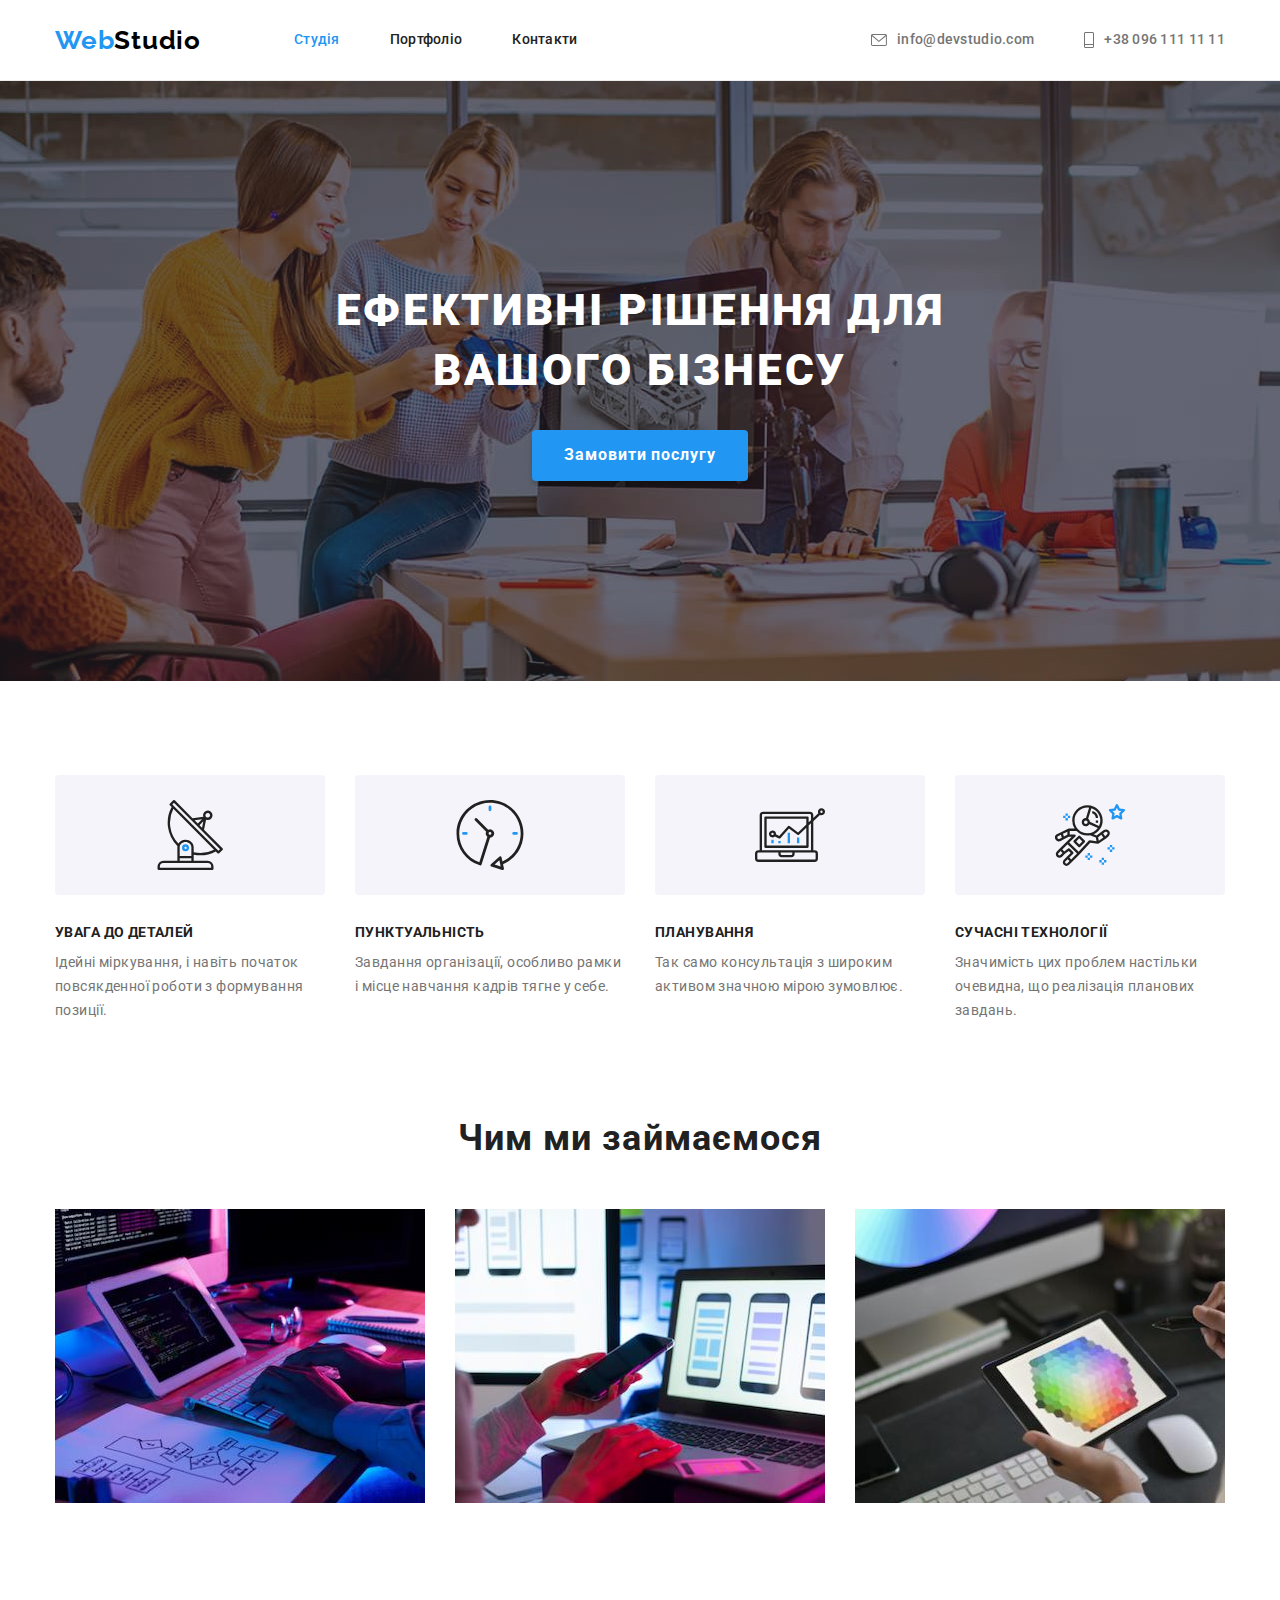
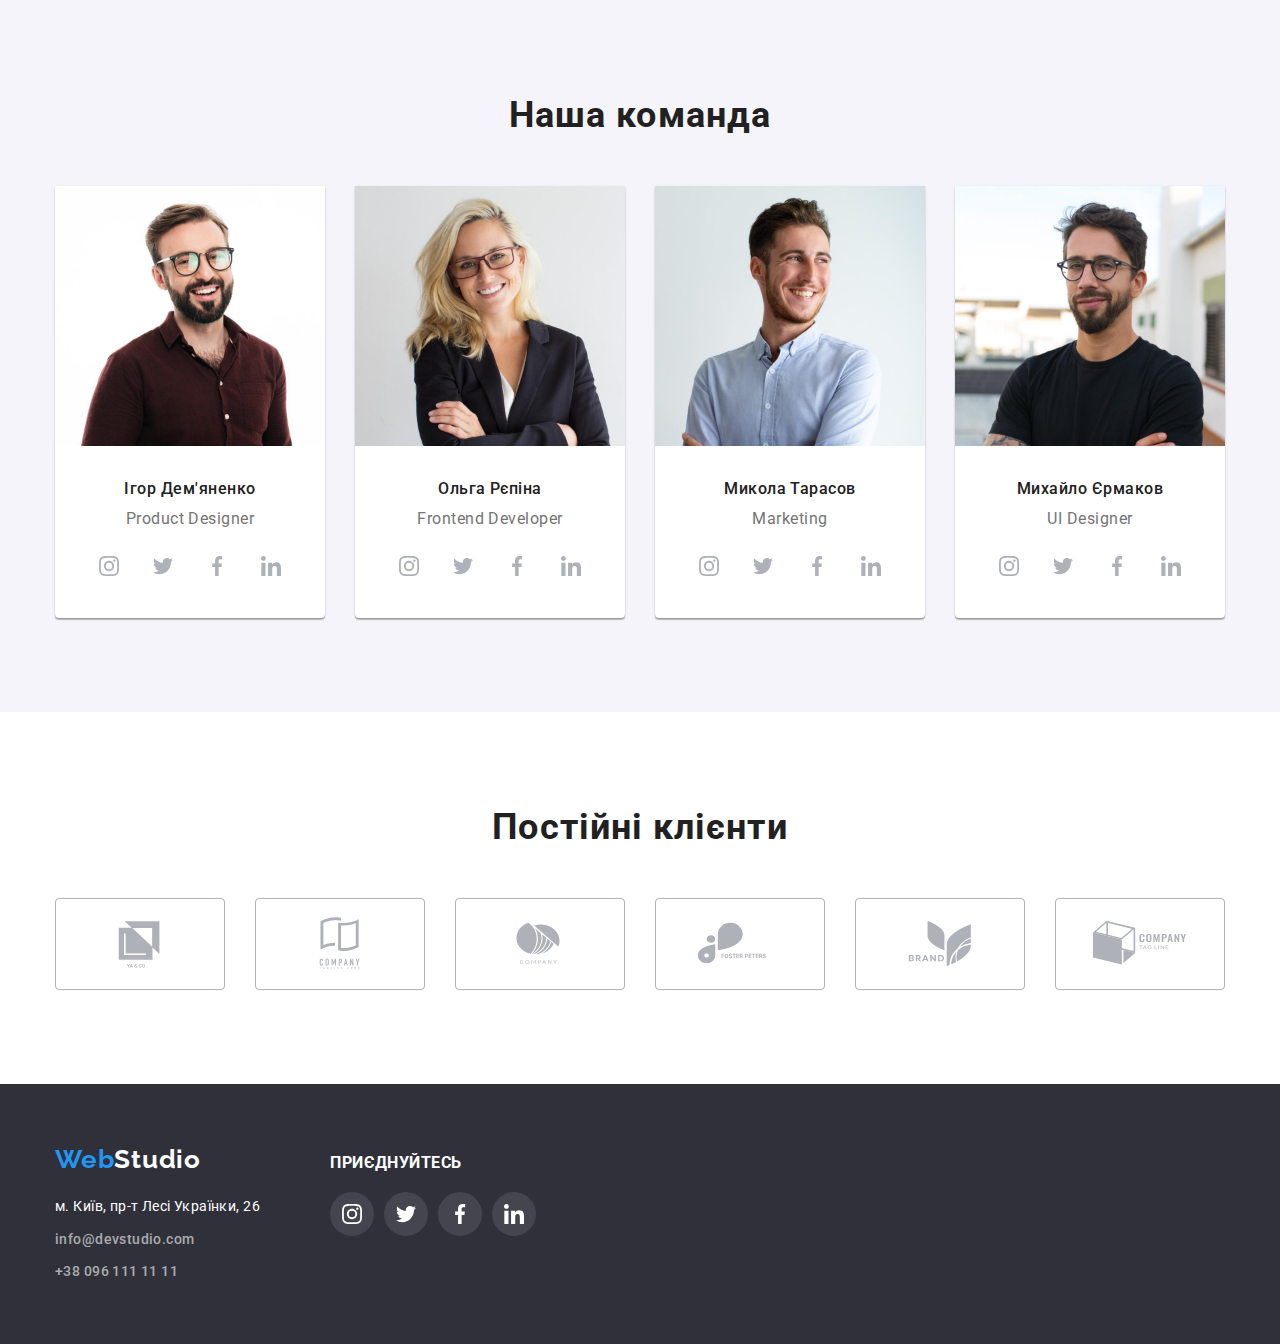
==== index.html @ 6c2f73dc "Initial commit" ====
<!DOCTYPE html>
<html lang="uk">
  <head>
    <meta charset="UTF-8" />
    <meta http-equiv="X-UA-Compatible" content="IE=edge" />
    <meta name="viewport" content="width=device-width, initial-scale=1.0" />
    <title>Студія</title>
    <link rel="preconnect" href="https://fonts.googleapis.com" />
    <link rel="preconnect" href="https://fonts.gstatic.com" crossorigin />
    <link
      href="https://fonts.googleapis.com/css2?family=Raleway:wght@700&family=Roboto:wght@400;500;700;900&display=swap"
      rel="stylesheet"
    />
    <link
      rel="stylesheet"
      href="https://cdnjs.cloudflare.com/ajax/libs/modern-normalize/1.1.0/modern-normalize.min.css"
    />
    <link rel="stylesheet" href="scc/styles.css" />
  </head>
  <body>
    <!--Шапка сторінки-->

    <header class="header-list">
      <div class="container header-page">
        <div class="nav">
          <nav class="logo-page">
            <a class="logo link" href="./index.html">
              <span class="color-web">Web</span
              ><span class="color-studio">Studio</span></a
            >
            <ul class="list">
              <li class="item">
                <a class="link current" href="">Студія</a>
              </li>
              <li class="item">
                <a href="./portfolio.html" class="link">Портфоліо</a>
              </li>
              <li class="item">
                <a href="./index.html" class="link">Контакти</a>
              </li>
            </ul>
          </nav>
        </div>
        <ul class="contacts list">
          <li class="item">
            <a class="link" href="mailto:info@devstudio.com"
              ><svg class="contacts-icon" width="16" height="12">
                <use href="./images/symbol-defs.svg#icon-letter"></use></svg
              >info@devstudio.com</a
            >
          </li>
          <li class="item">
            <a class="link" href="tel:+380961111111"
              ><svg class="contacts-icon" width="10" height="16">
                <use href="./images/symbol-defs.svg#icon-smartphone"></use></svg
              >+38 096 111 11 11</a
            >
          </li>
        </ul>
      </div>
    </header>

    <!--Герой-->

    <main>
      <section class="hero">
        <div class="overlay">
          <div class="container">
            <h1 class="hero-title">
              Ефективні рішення для<br />вашого бізнесу
            </h1>
            <button class="hero-button active" type="button">
              Замовити послугу
            </button>
          </div>
        </div>
      </section>

      <!--Особливості компанії-->

      <section class="benefits">
        <div class="container">
          <h2 class="visually-hidden">Наші переваги</h2>
          <ul class="benefits-set list">
            <li class="item">
              <div class="box-benefits">
                <svg class="benefits-icon" width="70" height="70">
                  <use href="./images/symbol-defs.svg#icon-antenna"></use>
                </svg>
              </div>
              <h3 class="benefits-title">Увага до деталей</h3>
              <p class="benefits-text">
                Ідейні міркування, і навіть початок повсякденної роботи з
                формування позиції.
              </p>
            </li>
            <li class="item">
              <div class="box-benefits">
                <svg class="benefits-icon" width="70" height="70">
                  <use href="./images/symbol-defs.svg#icon-clock"></use>
                </svg>
              </div>
              <h3 class="benefits-title">Пунктуальність</h3>
              <p class="benefits-text">
                Завдання організації, особливо рамки і місце навчання кадрів
                тягне у себе.
              </p>
            </li>
            <li class="item">
              <div class="box-benefits">
                <svg class="benefits-icon" width="70" height="70">
                  <use href="./images/symbol-defs.svg#icon-diagram"></use>
                </svg>
              </div>
              <h3 class="benefits-title">Планування</h3>
              <p class="benefits-text">
                Так само консультація з широким активом значною мірою зумовлює.
              </p>
            </li>
            <li class="item">
              <div class="box-benefits">
                <svg class="benefits-icon" width="70" height="70">
                  <use href="./images/symbol-defs.svg#icon-astronaut"></use>
                </svg>
              </div>
              <h3 class="benefits-title">Сучасні технології</h3>
              <p class="benefits-text">
                Значимість цих проблем настільки очевидна, що реалізація
                планових завдань.
              </p>
            </li>
          </ul>
        </div>
      </section>

      <!--Чим ми займаємося-->
      <section class="activity">
        <div class="container">
          <h2 class="section-title">Чим ми займаємося</h2>
          <ul class="activity-set list">
            <li class="item">
              <img
                src="images/index/html.jpg"
                alt="photo-html"
                width="370"
                height="294"
              />
            </li>
            <li class="item">
              <img
                src="images/index/css.jpg"
                alt="photo-css"
                width="370"
                height="294"
              />
            </li>
            <li class="item">
              <img
                src="images/index/jscript.jpg"
                alt="photo-jscript"
                width="370"
                height="294"
              />
            </li>
          </ul>
        </div>
      </section>

      <!--Наша команда-->

      <section class="team">
        <div class="container">
          <h2 class="section-title">Наша команда</h2>
          <ul class="team-set list">
            <!--Інфо Ігор Дем'яненко-->
            <li class="item">
              <img
                src="images/index/product-designer.jpg"
                alt="photo-pd"
                width="270"
                height="260"
              />
              <div class="box-name">
                <h3 class="team-name">Ігор Дем'яненко</h3>
                <p class="team-profession" lang="en">Product Designer</p>
              </div>

              <div class="social-link">
                <ul class="list link-icon">
                  <li class="items">
                    <a class="link-color links" href="" aria-label="Instagram">
                      <svg class="social-icon">
                        <use
                          href="./images/symbol-defs.svg#icon-instagram"
                        ></use>
                      </svg>
                    </a>
                  </li>
                  <li class="items">
                    <a class="link-color links" href="" aria-label="Twitter">
                      <svg class="social-icon">
                        <use href="./images/symbol-defs.svg#icon-twitter"></use>
                      </svg>
                    </a>
                  </li>
                  <li class="items">
                    <a class="link-color links" href="" aria-label="Facebook">
                      <svg class="social-icon">
                        <use
                          href="./images/symbol-defs.svg#icon-facebook"
                        ></use>
                      </svg>
                    </a>
                  </li>
                  <li class="items">
                    <a class="link-color links" href="" aria-label="Linkedin">
                      <svg class="social-icon">
                        <use
                          href="./images/symbol-defs.svg#icon-linkedin"
                        ></use>
                      </svg>
                    </a>
                  </li>
                </ul>
              </div>
            </li>

            <!--Інфо Ольга Рєпіна-->
            <li class="item">
              <img
                src="images/index/frontend-developer.jpg"
                alt="photo-fd"
                width="270"
                height="260"
              />
              <div class="box-name">
                <h3 class="team-name">Ольга Рєпіна</h3>
                <p class="team-profession" lang="en">Frontend Developer</p>
              </div>
              <div class="social-link">
                <ul class="list link-icon">
                  <li class="items">
                    <a class="link-color links" href="" aria-label="Instagram">
                      <svg class="social-icon">
                        <use
                          href="./images/symbol-defs.svg#icon-instagram"
                        ></use>
                      </svg>
                    </a>
                  </li>
                  <li class="items">
                    <a class="link-color links" href="" aria-label="Twitter">
                      <svg class="social-icon">
                        <use href="./images/symbol-defs.svg#icon-twitter"></use>
                      </svg>
                    </a>
                  </li>
                  <li class="items">
                    <a class="link-color links" href="" aria-label="Facebook">
                      <svg class="social-icon">
                        <use
                          href="./images/symbol-defs.svg#icon-facebook"
                        ></use>
                      </svg>
                    </a>
                  </li>
                  <li class="items">
                    <a class="link-color links" href="" aria-label="Linkedin">
                      <svg class="social-icon">
                        <use
                          href="./images/symbol-defs.svg#icon-linkedin"
                        ></use>
                      </svg>
                    </a>
                  </li>
                </ul>
              </div>
            </li>

            <!--Інфо Микола Тарасов-->
            <li class="item">
              <img
                src="images/index/marketing.jpg"
                alt="photo-marketing"
                width="270"
                height="260"
              />
              <div class="box-name">
                <h3 class="team-name">Микола Тарасов</h3>
                <p class="team-profession" lang="en">Marketing</p>
              </div>
              <div class="social-link">
                <ul class="list link-icon">
                  <li class="items">
                    <a class="link-color links" href="" aria-label="Instagram">
                      <svg class="social-icon">
                        <use
                          href="./images/symbol-defs.svg#icon-instagram"
                        ></use>
                      </svg>
                    </a>
                  </li>
                  <li class="items">
                    <a class="link-color links" href="" aria-label="Twitter">
                      <svg class="social-icon">
                        <use href="./images/symbol-defs.svg#icon-twitter"></use>
                      </svg>
                    </a>
                  </li>
                  <li class="items">
                    <a class="link-color links" href="" aria-label="Facebook">
                      <svg class="social-icon">
                        <use
                          href="./images/symbol-defs.svg#icon-facebook"
                        ></use>
                      </svg>
                    </a>
                  </li>
                  <li class="items">
                    <a class="link-color links" href="" aria-label="Linkedin">
                      <svg class="social-icon">
                        <use
                          href="./images/symbol-defs.svg#icon-linkedin"
                        ></use>
                      </svg>
                    </a>
                  </li>
                </ul>
              </div>
            </li>

            <!--Інфо Михайло Єрмаков-->
            <li class="item">
              <img
                src="images/index/ui-designer.jpg"
                alt="photo-uid"
                width="270"
                height="260"
              />
              <div class="box-name">
                <h3 class="team-name">Михайло Єрмаков</h3>
                <p class="team-profession" lang="en">UI Designer</p>
              </div>
              <div class="social-link">
                <ul class="list link-icon">
                  <li class="items">
                    <a class="link-color links" href="" aria-label="Instagram">
                      <svg class="social-icon">
                        <use
                          href="./images/symbol-defs.svg#icon-instagram"
                        ></use>
                      </svg>
                    </a>
                  </li>
                  <li class="items">
                    <a class="link-color links" href="" aria-label="Twitter">
                      <svg class="social-icon">
                        <use href="./images/symbol-defs.svg#icon-twitter"></use>
                      </svg>
                    </a>
                  </li>
                  <li class="items">
                    <a class="link-color links" href="" aria-label="Facebook">
                      <svg class="social-icon">
                        <use
                          href="./images/symbol-defs.svg#icon-facebook"
                        ></use>
                      </svg>
                    </a>
                  </li>
                  <li class="items">
                    <a class="link-color links" href="" aria-label="Linkedin">
                      <svg class="social-icon">
                        <use
                          href="./images/symbol-defs.svg#icon-linkedin"
                        ></use>
                      </svg>
                    </a>
                  </li>
                </ul>
              </div>
            </li>
          </ul>
        </div>
      </section>

      <!--Постійні клієнти-->
      <section class="clients">
        <div class="container">
          <h2 class="section-title">Постійні клієнти</h2>
          <ul class="clients-set list">
            <li class="item">
              <a class="clients-link" href="" aria-label="client1">
                <svg class="clients-icon">
                  <use href="./images/symbol-defs.svg#icon-client1"></use>
                </svg>
              </a>
            </li>
            <li class="item">
              <a class="clients-link" href="" aria-label="client2">
                <svg class="clients-icon">
                  <use href="./images/symbol-defs.svg#icon-client2"></use>
                </svg>
              </a>
            </li>
            <li class="item">
              <a class="clients-link" href="" aria-label="client3">
                <svg class="clients-icon">
                  <use href="./images/symbol-defs.svg#icon-client3"></use>
                </svg>
              </a>
            </li>
            <li class="item">
              <a class="clients-link" href="" aria-label="client4">
                <svg class="clients-icon">
                  <use href="./images/symbol-defs.svg#icon-client4"></use>
                </svg>
              </a>
            </li>
            <li class="item">
              <a class="clients-link" href="" aria-label="client5">
                <svg class="clients-icon">
                  <use href="./images/symbol-defs.svg#icon-client5"></use>
                </svg>
              </a>
            </li>
            <li class="item">
              <a class="clients-link" href="" aria-label="client6">
                <svg class="clients-icon">
                  <use href="./images/symbol-defs.svg#icon-client6"></use>
                </svg>
              </a>
            </li>
          </ul>
        </div>
      </section>
    </main>

    <!--Підвал сторінки-->
    <footer class="footer-list">
      <div class="container">
        <div class="address-social-footer">
          <div class="footer">
            <a class="logo link" href="./index.html">
              <span class="color-web">Web</span
              ><span class="color-studio">Studio</span></a
            >
            <address class="address-list">
              <ul class="list">
                <li class="item">
                  <a
                    class="address link"
                    href="https://goo.gl/maps/CPtrU1FHBa2aNyZL9"
                    target="_blank"
                    rel="noopener noreferrer nofollow"
                    >м. Київ, пр-т Лесі Українки, 26
                  </a>
                </li>
                <li class="item">
                  <a class="link-rgba link" href="mailto:info@devstudio.com"
                    >info@devstudio.com</a
                  >
                </li>
                <li class="item">
                  <a class="link-rgba link" href="tel:+380961111111"
                    >+38 096 111 11 11</a
                  >
                </li>
              </ul>
            </address>
          </div>

          <!-- Приєднуйтесь -->

          <div class="social-footer">
            <h3 class="title-social-footer">приєднуйтесь</h3>
            <ul class="list box-social-footer">
              <li>
                <a class="link-social-footer" href="" aria-label="Instagram">
                  <svg class="social-icon-footer">
                    <use href="./images/symbol-defs.svg#icon-instagram"></use>
                  </svg>
                </a>
              </li>
              <li>
                <a class="link-social-footer" href="" aria-label="Twitter">
                  <svg class="social-icon-footer">
                    <use href="./images/symbol-defs.svg#icon-twitter"></use>
                  </svg>
                </a>
              </li>
              <li>
                <a class="link-social-footer" href="" aria-label="Facebook">
                  <svg class="social-icon-footer">
                    <use href="./images/symbol-defs.svg#icon-facebook"></use>
                  </svg>
                </a>
              </li>
              <li>
                <a class="link-social-footer" href="" aria-label="Linkedin">
                  <svg class="social-icon-footer">
                    <use href="./images/symbol-defs.svg#icon-linkedin"></use>
                  </svg>
                </a>
              </li>
            </ul>
          </div>
        </div>
      </div>
    </footer>
  </body>
</html>
---- scc/styles.css ----
/* колір основного тексту #212121 */
/* колір додаткового тексту #757575 */
/* колір фону: #F5F5F5 */

.list {
  list-style: none;
}

.link {
  text-decoration: none;
}

.list {
  margin: 0;
  padding: 0;
}

:root {
  --primary-font-weight: 700;
  --second-font-weight: 500;
  --primary-white-color: #ffffff;
  --accent-color: #2196f3;
}

body {
  font-size: 14px;
  color: #212121;
  font-family: Roboto, sans-serif;
}

/* Шапка сторінки */

.header-list {
  background-color: var(--primary-white-color);
  border-bottom: 1px solid #ececec;
}

.container {
  margin-left: auto;
  margin-right: auto;
  width: 1200px;
  padding-left: 15px;
  padding-right: 15px;
}

/* Логотип студії */

.header-page {
  display: flex;
  align-items: center;
}

.logo {
  font-family: Raleway;
  font-weight: var(--primary-font-weight);
  font-size: 26px;
  line-height: 1.19;
  letter-spacing: 0.03em;
  padding-top: 24px;
  padding-bottom: 24px;
}

.logo-page {
  display: flex;
  align-items: center;
}

.color-web,
.item .active {
  color: var(--accent-color);
}

.color-studio {
  color: #000000;
}

.nav .list {
  display: flex;
  margin-left: 93px;
}

.nav .list .item:not(:last-child) {
  margin-right: 50px;
}

.item .link {
  display: block;
  padding-top: 32px;
  padding-bottom: 32px;
}

.list .link {
  font-weight: var(--second-font-weight);
  line-height: 1.14;
  letter-spacing: 0.02em;
  color: #212121;
  vertical-align: middle;
}

/* Контакти */

.contacts {
  display: flex;
  margin-left: auto;
}

.contacts .item + .item {
  margin-left: 50px;
}

.list .item .current {
  color: var(--accent-color);
}

.contacts-icon {
  margin-right: 10px;
  fill: currentColor;
  vertical-align: middle;
}

.contacts .link {
  font-weight: var(--second-font-weight);
  line-height: 1.14;
  letter-spacing: 0.02em;
  color: #757575;
}

.list .link:hover,
.list .link:focus {
  color: var(--accent-color);
}

.contacts-icon:hover {
  fill: currentColor;
}

/* Герой */

.hero {
  color: var(--primary-white-color);
  text-align: center;
}

.overlay {
  max-width: 1600px;
  height: 600px;
  margin-left: auto;
  margin-right: auto;
  background-image: linear-gradient(
      to right,
      rgba(47, 48, 58, 0.4),
      rgba(47, 48, 58, 0.4)
    ),
    url("../images/index/working.jpg");
  background-repeat: no-repeat;
  background-position: center;
  background-size: cover;
}

/* Герой портфоліо */

.hero-portfolio {
  background-color: var(--primary-white-color);
  padding-bottom: 94px;
  padding-top: 94px;
}

.hero-title {
  padding-top: 200px;
  margin-top: 0;
  font-weight: 900;
  font-size: 44px;
  line-height: 1.36;
  letter-spacing: 0.06em;
  text-transform: uppercase;
  text-align: center;
}

/* Кнопка головної */

.hero-button {
  padding: 10px 32px;
  border-radius: 4px;
  border: 0 solid transparent;
  background-color: var(--accent-color);
  color: var(--primary-white-color);
  font-family: inherit;
  font-weight: var(--primary-font-weight);
  font-size: 16px;
  line-height: 1.88;
  letter-spacing: 0.06em;
  box-shadow: 0px 4px 4px rgba(0, 0, 0, 0.15);
  cursor: pointer;
}

.hero-button:hover,
.hero-button:focus {
  color: var(--primary-white-color);
}

/* Кнопки портфоліо */

.buttons-page {
  display: flex;
  justify-content: center;
  margin-bottom: 50px;
}

.buttons-page .item:not(:last-child) {
  margin-right: 8px;
}

.button-portfolio {
  background-color: #f5f4fa;
  font-weight: var(--second-font-weight);
  padding: 6px 22px;
  border-radius: 4px;
  border: 0 solid transparent;
  font-size: 16px;
  line-height: 1.63;
  letter-spacing: 0.03em;
  color: #212121;
  font-family: inherit;
  cursor: pointer;
}

.button-portfolio .item:first-child {
  padding: 6px 25px;
}

.button-portfolio:hover,
.button-portfolio:focus {
  color: var(--primary-white-color);
  background-color: var(--accent-color);
  box-shadow: 0px 3px 1px rgba(0, 0, 0, 0.1), 0px 1px 2px rgba(0, 0, 0, 0.08),
    0px 2px 2px rgba(0, 0, 0, 0.12);
}

/* Приховати заголовок "Наші переваги" */

.visually-hidden {
  position: absolute;
  white-space: nowrap;
  width: 1px;
  height: 1px;
  overflow: hidden;
  border: 0;
  padding: 0;
  clip: rect(0 0 0 0);
  clip-path: inset(50%);
  margin: -1px;
}
/* Заголовки секцій */

.section-title {
  margin-top: 0;
  margin-bottom: 50px;
  font-weight: var(--primary-font-weight);
  font-size: 36px;
  line-height: 1.17;
  text-align: center;
  letter-spacing: 0.03em;
}

/* Список проєктів портофоліо */

.projects {
  display: flex;
  flex-wrap: wrap;
  gap: 30px;
}

.projects-item {
  width: 370px;
}

.projects-link {
  display: block;
}

.projects-link:hover,
.projects-link:focus,
.projects-link:active {
  box-shadow: 0px 1px 1px rgba(0, 0, 0, 0.12), 0px 4px 4px rgba(0, 0, 0, 0.06),
    1px 4px 6px rgba(0, 0, 0, 0.16);
}

.projects-box {
  padding: 20px 24px;
  border-right: 1px solid #eeeeee;
  border-bottom: 1px solid #eeeeee;
  border-left: 1px solid #eeeeee;
}

.projects-title {
  color: #212121;
  margin-top: 0;
  margin-bottom: 4px;
  font-weight: var(--primary-font-weight);
  font-size: 18px;
  line-height: 2;
  letter-spacing: 0.06em;
}

.projects-text {
  margin-top: 0;
  margin-bottom: 0;
  font-size: 16px;
  line-height: 1.88;
  letter-spacing: 0.03em;
  color: #757575;
}

/* Наші переваги */

.benefits {
  padding-top: 94px;
}

.benefits-set {
  display: flex;
}

.benefits-set .item {
  width: 270px;
}

.benefits-set .item:not(:last-child) {
  margin-right: 30px;
}

.benefits-title {
  margin-top: 30px;
  margin-bottom: 10px;
  font-weight: var(--primary-font-weight);
  font-size: 14px;
  line-height: 1.14;
  letter-spacing: 0.03em;
  text-transform: uppercase;
}

.box-benefits {
  display: flex;
  align-items: center;
  justify-content: center;
  width: 270px;
  height: 120px;
  left: 215px;
  top: 774px;

  background: #f5f4fa;
  border-radius: 4px;
}

.benefits-text {
  margin: 0;
  line-height: 1.71;
  letter-spacing: 0.03em;
  color: #757575;
}

/* Чим ми займаємося */

.activity {
  padding-top: 94px;
  padding-bottom: 94px;
}

.activity-set {
  display: flex;
  align-items: center;
}

.activity-set .item {
  width: 370px;
}

.activity-set .item:not(:last-child) {
  margin-right: 30px;
}

/* Наша команда */

.team {
  padding-top: 94px;
  padding-bottom: 94px;
  background-color: #f5f4fa;
}

.team-set {
  display: flex;
  align-items: center;
}

.team-set .item {
  background-color: #ffffff;
  width: 270px;
  box-shadow: 0px 1px 3px rgba(0, 0, 0, 0.12), 0px 1px 1px rgba(0, 0, 0, 0.14),
    0px 2px 1px rgba(0, 0, 0, 0.2);
  border-radius: 0px 0px 4px 4px;
}

.team-set .item:not(:last-child) {
  margin-right: 30px;
}

.box-name {
  padding-top: 30px;
}

.team-name {
  margin-top: 0;
  margin-bottom: 10px;
  font-weight: var(--second-font-weight);
  font-size: 16px;
  line-height: 1.19;
  letter-spacing: 0.03;
}

.team-profession {
  margin-top: 0;
  margin-bottom: 0;
  color: #757575;
  line-height: 1.19;
  letter-spacing: 0.03;
}

.team-name,
.team-profession {
  font-size: 16px;
  line-height: 1.19;
  letter-spacing: 0.03em;
  text-align: center;
}

.link-icon {
  display: flex;
  align-items: center;
  justify-content: center;
  gap: 10px;
}

.link-icon .items {
  margin-top: 16px;
  margin-bottom: 30px;
  gap: 10px;
}

.link-icon .link-color {
  display: flex;
  width: 44px;
  height: 44px;
  border-radius: 50%;
  justify-content: center;
  align-items: center;
}

.link-color:hover,
.link-color:focus,
.link-color:active {
  background-color: var(--accent-color);
}

.social-icon {
  width: 20px;
  height: 20px;
  fill: #afb1b8;
}

.link-color:hover > .social-icon,
.link-color:focus > .social-icon {
  fill: #ffffff;
}

/* <!--Постійні клієнти--> */

.clients {
  padding-top: 94px;
  padding-bottom: 94px;
}

.clients-set {
  display: flex;
  gap: 30px;
}

.clients-set .item {
  width: 170px;
  height: 92px;
}

.clients-link {
  display: flex;
  justify-content: center;
  align-items: center;
  width: 100%;
  height: 100%;
  border: 1px solid #afb1b8;
  border-radius: 4px;
}

.clients-link:hover .clients-icon,
.clients-link:focus .clients-icon,
.clients-link:active {
  fill: var(--accent-color);
}

.clients-link:hover,
.clients-link:focus {
  border: 1px solid var(--accent-color);
}

.clients-icon {
  width: 106px;
  height: 60px;
  fill: #afb1b8;
}

/* Підвал сторінки */

.footer-list {
  padding-top: 60px;
  padding-bottom: 60px;
  background-color: #2f303a;
}

.address-social-footer {
  align-items: baseline;
  display: flex;
}

.footer {
  display: inline-block;
}

.footer .logo {
  display: block;
  margin-bottom: 20px;
  padding-top: 0;
  padding-bottom: 0;
}

.footer-list .color-studio,
.footer-list .address {
  color: var(--primary-white-color);
}

.address-list .address {
  padding-top: 0;
  padding-bottom: 0;
  font-weight: normal;
  font-style: normal;
  line-height: 1.71;
  letter-spacing: 0.03em;
}

.address-list .item {
  font-weight: normal;
}

.address-list .item:not(:last-child) {
  margin-bottom: 9px;
}

.footer-list .link:hover,
.footer-list .link:focus {
  color: var(--primary-white-color);
}

.footer-list .link-rgba {
  padding-top: 0;
  padding-bottom: 0;
  font-style: normal;
  line-height: 1.71;
  letter-spacing: 0.03em;
  color: rgba(255, 255, 255, 0.6);
}

/* Приєднуйтесь */

.social-footer {
  margin-left: 70px;
}

.title-social-footer {
  margin-top: 0;
  margin-bottom: 20px;
  font-style: normal;
  font-weight: var(--primary-font-weight);
  line-height: 1.14;
  letter-spacing: 0.03em;
  text-transform: uppercase;

  color: var(--primary-white-color);
}

.box-social-footer {
  display: flex;
  gap: 10px;
}

.link-social-footer {
  align-items: center;
  justify-content: center;
  display: flex;
  width: 44px;
  height: 44px;
  border-radius: 50%;

  background: rgba(255, 255, 255, 0.1);
}

.link-social-footer:hover,
.link-social-footer:focus,
.link-social-footer:active {
  background-color: var(--accent-color);
}

.social-icon-footer {
  width: 20px;
  height: 20px;
  fill: #ffffff;
}
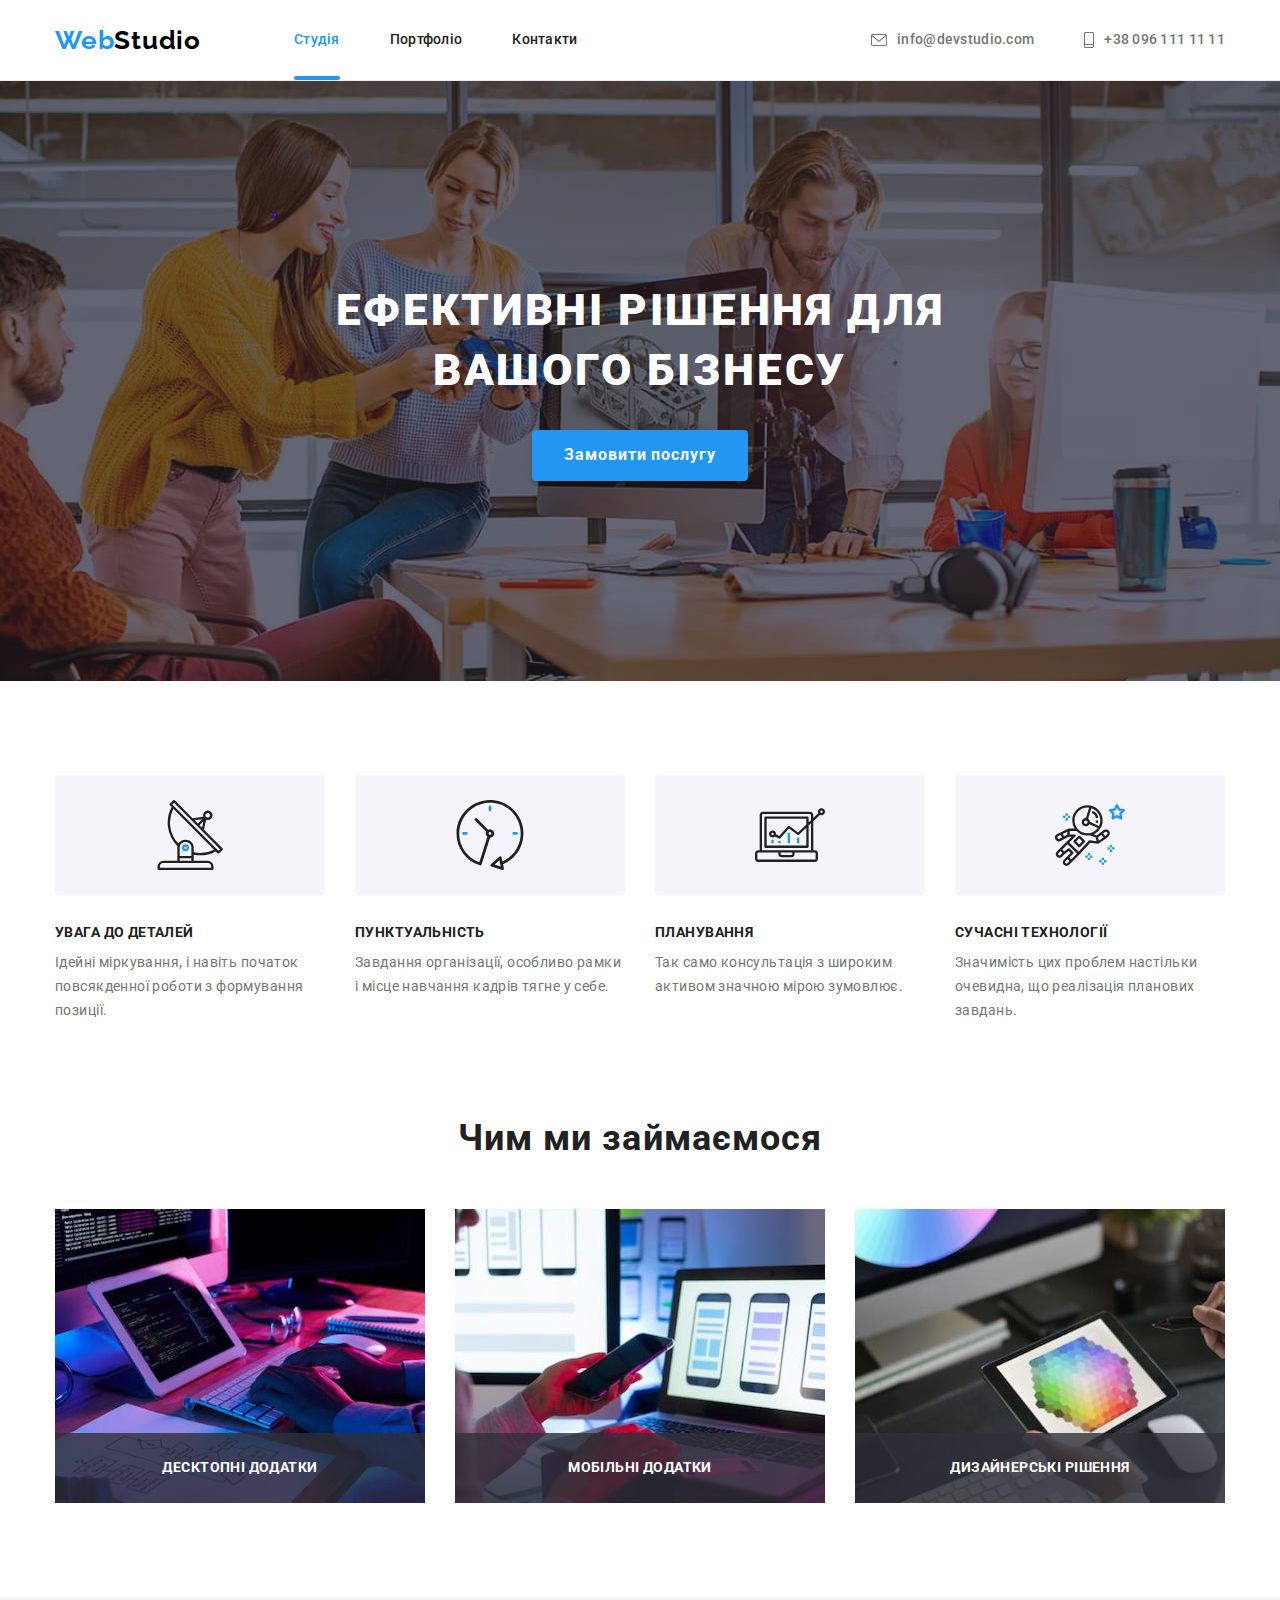
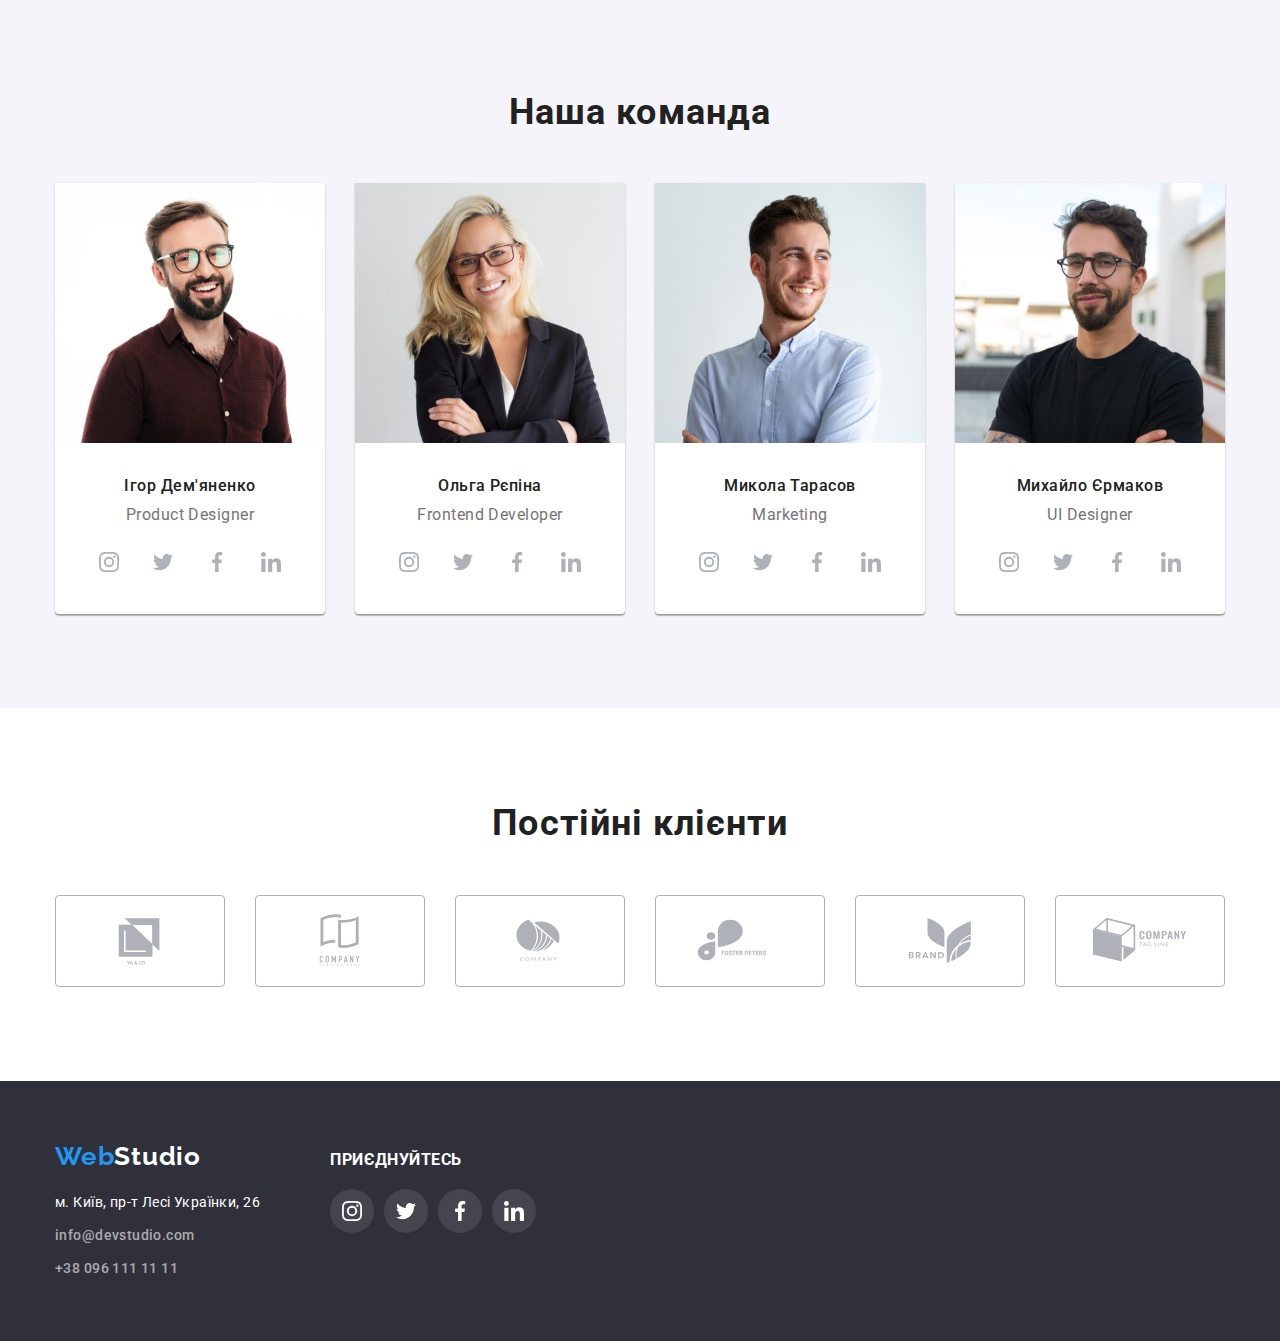
==== commit f2fef10d: "hw-05-21-10" ====
--- a/index.html
+++ b/index.html
@@ -145,6 +145,9 @@
                 width="370"
                 height="294"
               />
+              <div class="activity-applications">
+                <h3 class="applications-title">Десктопні додатки</h3>
+              </div>
             </li>
             <li class="item">
               <img
@@ -153,6 +156,9 @@
                 width="370"
                 height="294"
               />
+              <div class="activity-applications">
+                <h3 class="applications-title">Мобільні додатки</h3>
+              </div>
             </li>
             <li class="item">
               <img
@@ -161,6 +167,9 @@
                 width="370"
                 height="294"
               />
+              <div class="activity-applications">
+                <h3 class="applications-title">Дизайнерські рішення</h3>
+              </div>
             </li>
           </ul>
         </div>
@@ -184,7 +193,6 @@
                 <h3 class="team-name">Ігор Дем'яненко</h3>
                 <p class="team-profession" lang="en">Product Designer</p>
               </div>
-
               <div class="social-link">
                 <ul class="list link-icon">
                   <li class="items">
--- a/scc/styles.css
+++ b/scc/styles.css
@@ -90,11 +90,29 @@
 }
 
 .list .link {
+  position: relative;
+
   font-weight: var(--second-font-weight);
   line-height: 1.14;
   letter-spacing: 0.02em;
   color: #212121;
   vertical-align: middle;
+
+  transition: color 250ms cubic-bezier(0.4, 0, 0.2, 1);
+}
+
+.current::after {
+  content: "";
+  position: absolute;
+  left: 0;
+  bottom: 0;
+
+  display: block;
+  width: 100%;
+  height: 4px;
+
+  background-color: var(--accent-color);
+  border-radius: 2px;
 }
 
 /* Контакти */
@@ -123,6 +141,8 @@
   line-height: 1.14;
   letter-spacing: 0.02em;
   color: #757575;
+
+  transition: color 250ms cubic-bezier(0.4, 0, 0.2, 1);
 }
 
 .list .link:hover,
@@ -191,6 +211,8 @@
   letter-spacing: 0.06em;
   box-shadow: 0px 4px 4px rgba(0, 0, 0, 0.15);
   cursor: pointer;
+
+  /* transition: background-color 250ms cubic-bezier(0.4, 0, 0.2, 1); */
 }
 
 .hero-button:hover,
@@ -222,6 +244,9 @@
   color: #212121;
   font-family: inherit;
   cursor: pointer;
+
+  transition: background-color 250ms cubic-bezier(0.4, 0, 0.2, 1),
+    color 250ms cubic-bezier(0.4, 0, 0.2, 1);
 }
 
 .button-portfolio .item:first-child {
@@ -276,6 +301,8 @@
 
 .projects-link {
   display: block;
+
+  transition: box-shadow 2500ms cubic-bezier(0.4, 0, 0.2, 1);
 }
 
 .projects-link:hover,
@@ -283,6 +310,33 @@
 .projects-link:active {
   box-shadow: 0px 1px 1px rgba(0, 0, 0, 0.12), 0px 4px 4px rgba(0, 0, 0, 0.06),
     1px 4px 6px rgba(0, 0, 0, 0.16);
+}
+
+.projects-img {
+  position: relative;
+  /* width: 370px;
+  height: 294px; */
+}
+
+.projects-description::after {
+  content: "";
+  display: inline-block;
+  position: absolute;
+  top: 0;
+  left: 0;
+  width: 100%;
+  height: 100%;
+  /* background-color: rgba(33, 150, 243, 0.9); */
+}
+
+.description-text {
+  margin-top: 0;
+  margin-bottom: 0;
+  font-size: 18px;
+  line-height: 1.56;
+  letter-spacing: 0.03em;
+  color: #000000;
+  /* color: var(--primary-white-color); */
 }
 
 .projects-box {
@@ -372,11 +426,37 @@
 }
 
 .activity-set .item {
+  position: relative;
   width: 370px;
+  height: 294px;
 }
 
 .activity-set .item:not(:last-child) {
   margin-right: 30px;
+}
+
+.activity-applications {
+  position: absolute;
+  width: 100%;
+  height: 70px;
+  left: 0;
+  bottom: 0;
+  background-color: rgba(47, 48, 58, 0.8);
+}
+
+.applications-title {
+  margin-top: 0;
+  margin-bottom: 0;
+  padding-top: 27px;
+  padding-bottom: 27px;
+  font-weight: var(--primary-font-weight);
+  font-size: 14px;
+  line-height: 1.14;
+  text-align: center;
+  letter-spacing: 0.03em;
+  text-transform: uppercase;
+
+  color: var(--primary-white-color);
 }
 
 /* Наша команда */
@@ -453,6 +533,9 @@
   border-radius: 50%;
   justify-content: center;
   align-items: center;
+  background-color: var(--primary-white-color);
+
+  transition: background-color 250ms cubic-bezier(0.4, 0, 0.2, 1);
 }
 
 .link-color:hover,
@@ -465,6 +548,8 @@
   width: 20px;
   height: 20px;
   fill: #afb1b8;
+
+  transition: fill 250ms cubic-bezier(0.4, 0, 0.2, 1);
 }
 
 .link-color:hover > .social-icon,
@@ -497,6 +582,8 @@
   height: 100%;
   border: 1px solid #afb1b8;
   border-radius: 4px;
+
+  transition: border 250ms cubic-bezier(0.4, 0, 0.2, 1);
 }
 
 .clients-link:hover .clients-icon,
@@ -514,6 +601,8 @@
   width: 106px;
   height: 60px;
   fill: #afb1b8;
+
+  transition: fill 250ms cubic-bezier(0.4, 0, 0.2, 1);
 }
 
 /* Підвал сторінки */
@@ -574,6 +663,8 @@
   line-height: 1.71;
   letter-spacing: 0.03em;
   color: rgba(255, 255, 255, 0.6);
+
+  transition: color 250ms cubic-bezier(0.4, 0, 0.2, 1);
 }
 
 /* Приєднуйтесь */
@@ -607,7 +698,9 @@
   height: 44px;
   border-radius: 50%;
 
-  background: rgba(255, 255, 255, 0.1);
+  background-color: rgba(255, 255, 255, 0.1);
+
+  transition: background-color 250ms cubic-bezier(0.4, 0, 0.2, 1);
 }
 
 .link-social-footer:hover,
